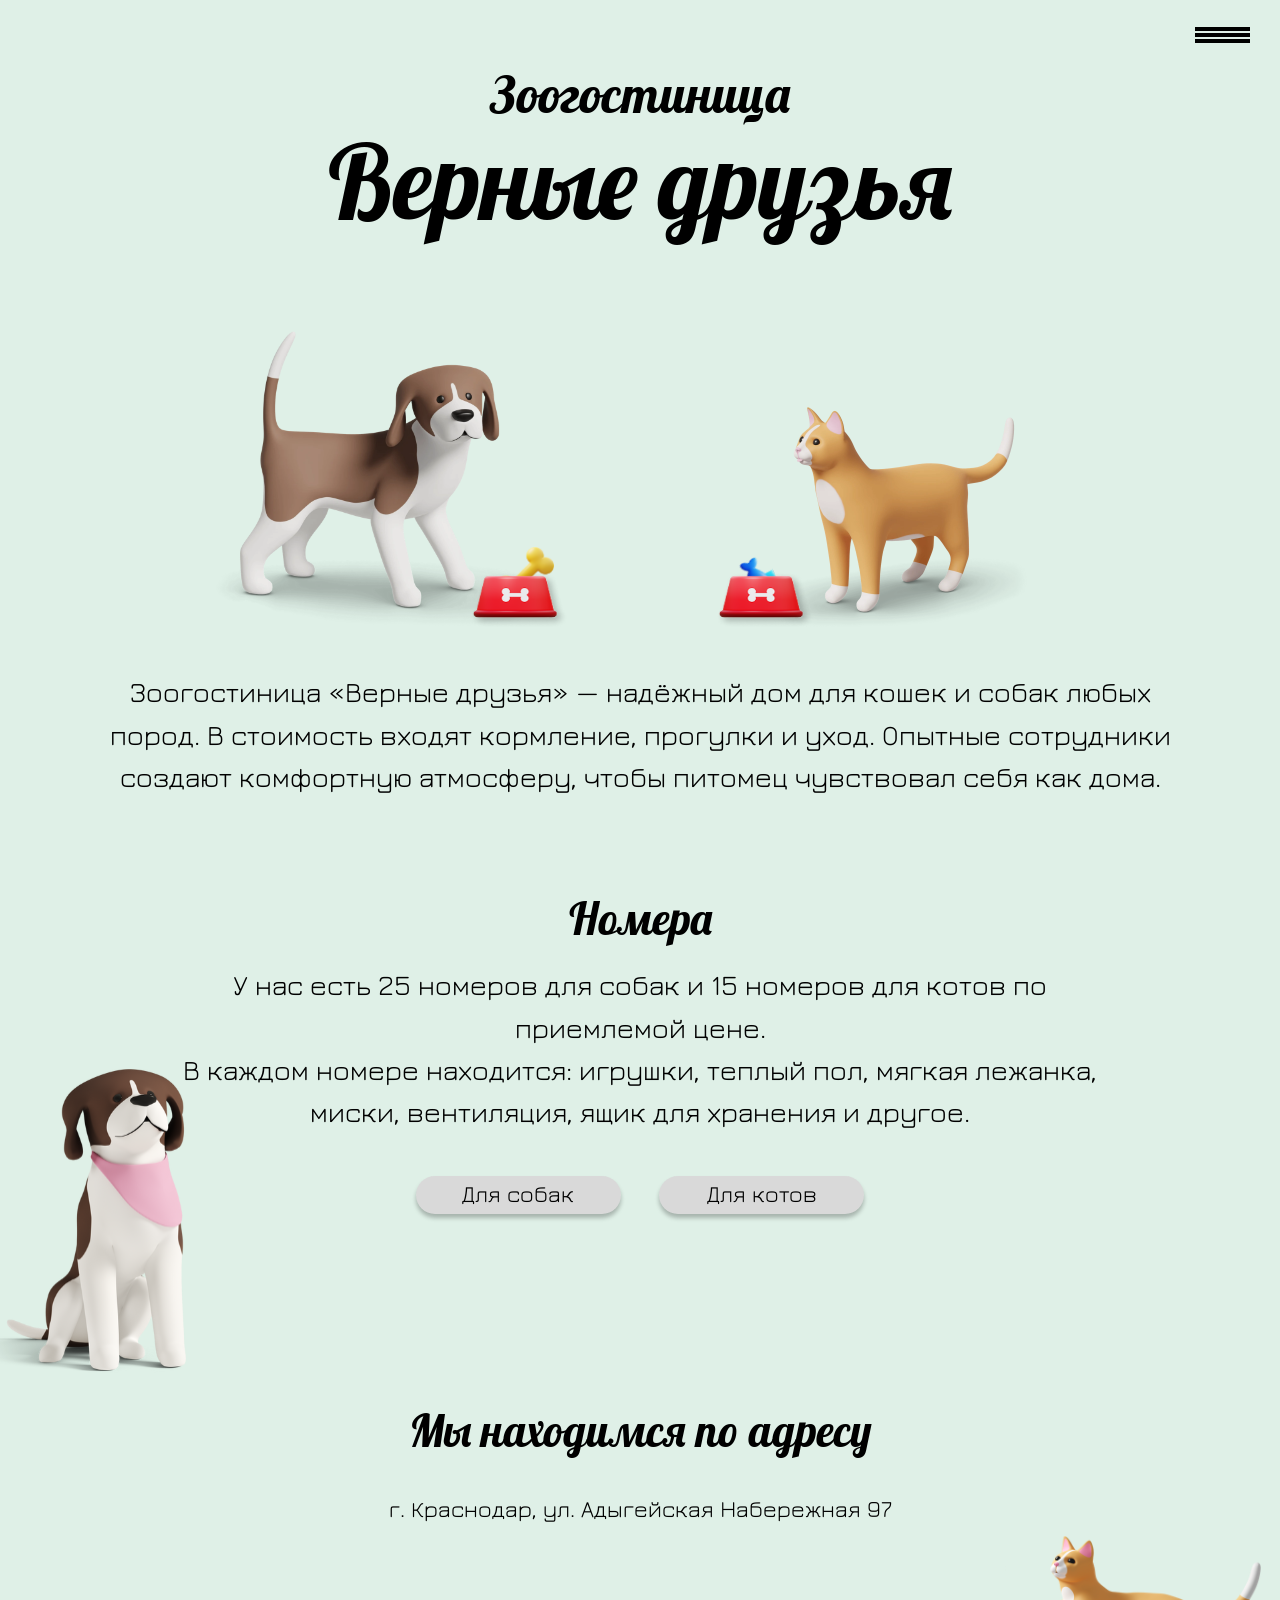
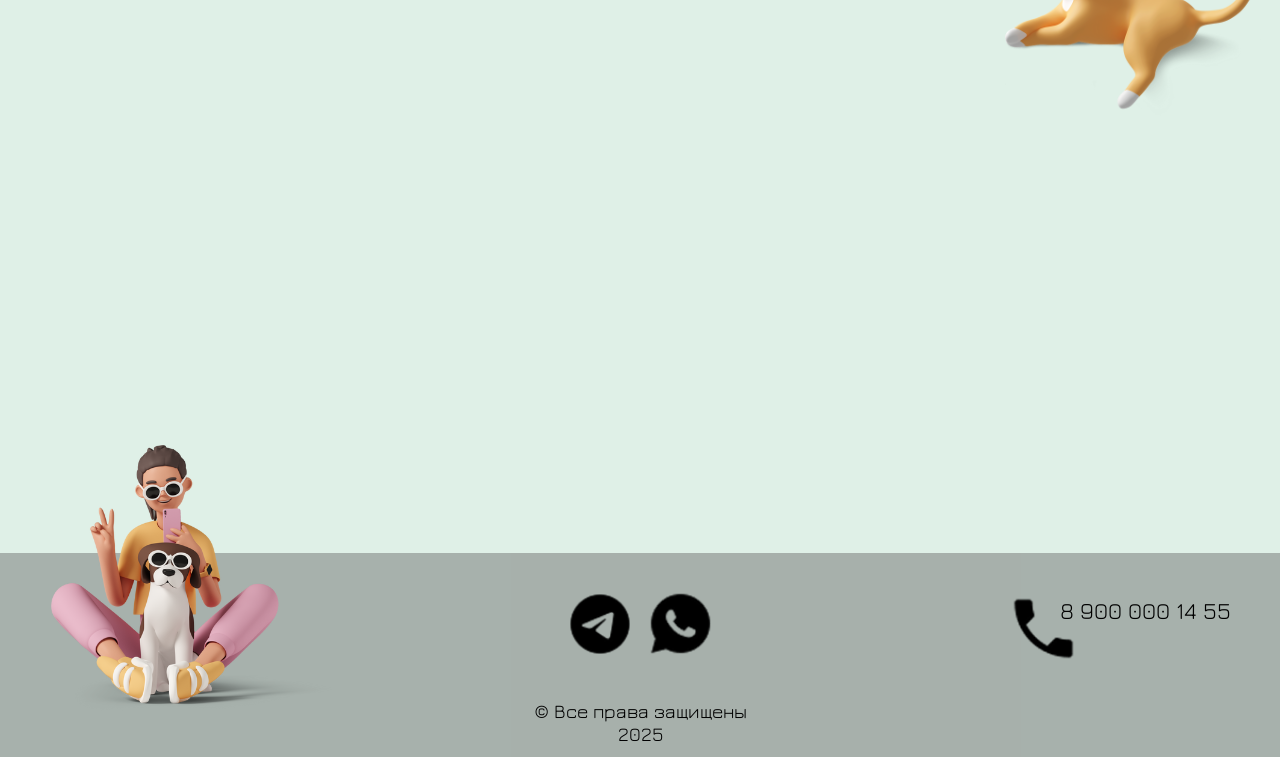
==== index.html @ 765444a5 "index.html" ====
<!DOCTYPE html>
<html lang="ru">
<head>
    <meta charset="UTF-8">
    <meta name="viewport" content="width=device-width, initial-scale=1.0">
    <title>Верные друзья</title>
    <link rel="stylesheet" href="style.css">
</head>
<body>
    <header>
        <div id="preloader">
            <div class="loader-content">
                <div class="paw-container">
                    <img src="../img/swap.svg" class="paw1" alt="Лапка">
                    <img src="./img/swap.svg" class="paw2" alt="Лапка">
                    <img src="./img/swap.svg" class="paw3" alt="Лапка">
                    <img src="./img/swap.svg" class="paw4" alt="Лапка">
                </div>
            </div>
        </div>
        <div class="burger" id="burger">
            <span></span>
            <span></span>
            <span></span>
        </div>
        <nav id="nav">
            <a href="#mu"><button><p class="pa">О нас</p></button></a>
            <a href="#nomer"><button><p class="pa">Номера</p></button></a>
            <a href="raz.html"><button class="sosa"><p class="pa">Расчет стоимости</p></button></a>
            <a href="bron.html"><button><p class="pa">Бронирование</p></button></a>
            <a href="othev.html"><button><p class="pa">Отзывы</p></button></a>
        </nav>
        <h2>Зоогостиница</h2>
        <h1>Верные друзья</h1>
        <div class="animmal">
            <img src="./img/dog.svg" class="dog">
            <img src="./img/bowl.png" class="bowl1">
            <img src="./img/dog bone.svg" class="bone">
            <img src="./img/cat.svg" class="cat" id="mu">
            <img src="./img/fish food.svg" class="fish">
            <img src="./img/bowl.png" class="bowl2">
        </div>
    </header>
<main>
        <p class="about" >Зоогостиница «Верные друзья» — надёжный дом для кошек и собак любых пород. 
            В стоимость входят кормление, прогулки и уход. Опытные сотрудники создают комфортную атмосферу, чтобы питомец чувствовал себя как дома.
        </p>
        <br><br><br>
        <h2 class="rooms" id="nomer">Номера</h2>
        <p class="nomera">
            У нас есть 25 номеров для собак и 15 номеров для котов по приемлемой цене.
            <br> В каждом номере находится:
             игрушки, теплый пол, мягкая лежанка, миски, вентиляция, ящик для хранения и другое.
        </p>        
        <div class="buttons">
            <a href="dog.html"><button><p class="p">Для собак</p></button></a>
            <a href="cat.html"><button><p class="p">Для котов</p></button></a>
        </div>
        <img src="./img/dog7.svg" class="dog2">


        <h2 class="adres" id="sviz">Мы находимся по адресу</h2>
        <p class="gorod">г. Краснодар, ул. Адыгейская Hабережная 97</p>
        
        <iframe 
            src="https://www.google.com/maps/embed?pb=!1m18!1m12!1m3!1d1410.2254522627536!2d38.99632243897792!3d45.01577138885464!2m3!1f0!2f0!3f0!3m2!1i1024!2i768!4f13.1!3m3!1m2!1s0x40f04fda4a9d4961%3A0xc50110f6ed6a930a!2z0YPQuy4g0JDQtNGL0LPQtdC50YHQutCw0Y8gSNCw0LHQtdGA0LXQttC90LDRjywgOTcsINCa0YDQsNGB0L3QvtC00LDRgCwg0JrRgNCw0YHQvdC-0LTQsNGA0YHQutC40Lkg0LrRgNCw0LksIDM1MDAwMQ!5e0!3m2!1sru!2sru!4v1741513400831!5m2!1sru!2sru"
            allowfullscreen="" 
            loading="lazy" 
            referrerpolicy="no-referrer-when-downgrade">
        </iframe>
        <img src="./img/cat2.svg" class="cat2">
        <!-- <iframe  width="1400" height="600" style="border:0;" allowfullscreen="" loading="lazy" referrerpolicy="no-referrer-when-downgrade"></iframe> -->
    </main>
<footer>
    <img src="./img/funny.svg" class="dd">
    <div class="socials">
        <a href="https://web.telegram.org/"><img src="./img/Telegram.png" class="tg"></a>
            <a href="https://web.whatsapp.com/"><img src="./img/WhatsApp.png"class="wt"></a>
    </div>
    <p class="copy">© Все права защищены <br> 2025</p>
    <div class="alo">
        <p>8 900 000 14 55</p><img src="./img/Phone.png" class="phone">
    </div>
</footer>
<script src="js.js"></script>
</body>
</html>
---- style.css ----
@font-face{
    src: url('./font/Jura.ttf');
    font-family: "Jura";
}
@font-face{
    src: url('./font/jura-bold.ttf');
    font-family: "Jura bold";
}
@font-face {
    src: url('./font/Lobster-Regular.ttf');
    font-family: "Lobster";
}

body {
    background-color: #dff0e7;
    text-align: center;
    margin: 0 auto;
    padding: 0;
    overflow-x: hidden;
}

/* ===== ЭКРАН ЗАГРУЗКИ (НЕ ТРОГАЕМ) ===== */
#preloader {
    position: fixed;
    top: 0;
    left: 0;
    width: 100%;
    height: 100%;
    background: #dff0e7;
    display: flex;
    justify-content: center;
    align-items: center;
    z-index: 99999;
    transition: opacity 0.8s ease, visibility 0.8s ease;
}
#preloader.hide {
    opacity: 0;
    visibility: hidden;
    pointer-events: none;
}
.loader-content {
    text-align: center;
}
.paw-container {
    display: flex;
    justify-content: flex-start;
    align-items: flex-end;
    position: fixed;
    bottom: 30vh;
    left: 30vw;
    gap: 15px;
}
.paw1, .paw2, .paw3, .paw4 {
    width: auto;
    height: auto;
    object-fit: contain;
    display: inline-block;
    animation: runDiagonal 2.5s ease-in-out infinite;
    transform-origin: center;
}
.paw1 {
    animation-delay: 0s;
    margin-left: 1vw;
    transform: rotate(-20deg);
}
.paw2 {
    animation-delay: 0.4s;
    margin-left: 2vw;
    transform: rotate(-20deg);
}
.paw3 {
    animation-delay: 0.8s;
    margin-left: 1vw;
    margin-bottom: 10vw;
    transform: rotate(-20deg);
}
.paw4 {
    animation-delay: 1.2s;
    margin-left: 2vw;
    margin-bottom: 10vw;
    transform: rotate(-20deg);
}
@keyframes runDiagonal {
    0% {
        transform: translate(0px, 0px) rotate(-20deg);
    }
    10% {}
    50% {
        transform: translate(120px, -90px) rotate(-25deg);
    }
    90% {}
    100% {
        transform: translate(240px, -180px) rotate(0deg);
    }
}
a{
    text-decoration: none;
    color: black;
}
.burger {
    display: block;
    position: fixed;
    top: 15px;
    right: 20px;
    z-index: 9999;
    cursor: pointer;
    padding: 10px;
    border-radius: 8px;
}
.burger span {
    display: block;
    width: 60px;
    height: 4px;
    background: black;
    margin: 2px 0;
    transition: 0.3s;
}
.burger.active span:nth-child(1) {
    transform: rotate(45deg) translate(5px, 5px);
}
.burger.active span:nth-child(2) {
    opacity: 0;
}
.burger.active span:nth-child(3) {
    transform: rotate(-45deg) translate(4px, -5px);
}
#nav {
    display: none !important;
    position: fixed;
    top: 0;
    right: 0;
    width: 300px;
    height: 100vh;
    background: white;
    padding: 80px 30px 30px;
    box-shadow: -5px 0 15px rgba(0,0,0,0.2);
    z-index: 9998;
    flex-direction: column;
    gap: 15px;
    overflow-y: auto;
}
#nav.active {
    display: flex !important;
}
#nav a button {
    width: 100%;
    padding: 15px;
    font-size: 1.7vw;
    border: none;
    cursor: pointer;
    position: static !important;
    background: none;
    font-family: "Jura bold";
    font-weight: bold;
    margin-top: 2vw;

}
#nav a button:hover {
    background: #d9d9d9;
    border-radius: 30px;
    box-shadow: 0px 4px 4px rgba(0,0,0,0.25);
}

/* ===== АНИМАЦИИ ДЛЯ ЗАГОЛОВКОВ ===== */
h1 {
    font-size: 7vw;
    font-weight: bold;
    margin: -3vw 0;
    font-family: "Lobster";
    font-weight: 400;
    opacity: 0;
    animation: fadeInDown 1.2s ease forwards 0.3s;
}

h2 {
    font-size: 3.2vw;
    text-align: center;
    font-family: 'Lobster';
    position: relative;
    top: 1vw;
    font-weight: 300;
    opacity: 0;
    animation: fadeInUp 1s ease forwards 0.5s;
}

/* ===== АНИМАЦИИ ДЛЯ КАРТИНОК В ХЕДЕРЕ ===== */
.dog{
    width: 23vw;
    height: auto;
    position: relative;
    right: 3vw;
    top: 7.3vw;
    opacity: 0;
    animation: slideFromLeft 1.2s ease forwards 0.6s;
}
.bowl1{
    width: 7vw;
    height: 4vw;
    position: relative;
    right: 5vw;
    top: 7vw;
    z-index: 10;
    opacity: 0;
    animation: popIn 0.8s ease forwards 0.9s;
}
.bone{
    width: 4vw;
    height: 4vw;
    position: relative;
    right: 10.5vw;
    top: 5.5vw;
    z-index: 0;
    /* opacity: 0; */
    animation: floatBone 2s ease-in-out infinite;
}
.bowl2{
    width: 7vw;
    height: 4vw;
    position: relative;
    right: 20vw;
    top: 7vw;
    opacity: 0;
    animation: popIn 0.8s ease forwards 1s;
}
.fish{
    width: 4vw;
    height: 4vw;
    position: relative;
    right: 15vw;
    top: 6vw;
    /* z-index: 1; */
    /* opacity: 0; */
    animation: floatBone 2.5s ease-in-out infinite;
}
.cat{
    width: 18vw;
    height: auto;
    position: relative;
    left: 7vw;
    top: 7vw;
    opacity: 0;
    animation: slideFromRight 1.2s ease forwards 0.7s;
}

/* ===== АНИМАЦИЯ ДЛЯ ТЕКСТА ===== */
.about {
    width: 80vw;
    margin: 0 auto;
    font-size: 1.9vw;
    line-height: 1.5;
    font-family: "Jura";
    position: relative;
    top: 10vw;
    opacity: 0;
    animation: fadeInUp 1s ease forwards 0.8s;
}

/* ===== АНИМАЦИЯ ДЛЯ БЛОКА С НОМЕРАМИ ===== */
.rooms {
    font-size: 3vw;
    font-family: "Lobster";
    font-weight: 400;
    margin-top: 13vw;
    opacity: 0;
    animation: fadeInUp 1s ease forwards 0.3s;
}

.nomera{
    width: 46vw;
    margin: 0 auto;
    font-size: 1.9vw;
    line-height: 1.5;
    font-family: "Jura";
    font-weight: 400;
    opacity: 0;
    animation: fadeInUp 1s ease forwards 0.6s;
}

/* ===== АНИМАЦИИ ДЛЯ КНОПОК ===== */
.buttons {
    display: flex;
    justify-content: center;
    gap: 3vw;
    margin: 1.5vw 0;
}
.buttons button {
    border: none;
    border-radius: 3vw;
    cursor: pointer;
    box-shadow: 0px 4px 4px rgba(0, 0, 0, 0.25);
    background: #d9d9d9;
    height: 2.5vw;
    width: 13vw;
    top: 2vw;
    position: relative;
    opacity: 0;
    animation: fadeInUp 0.8s ease forwards 0.5s;
    transition: transform 0.3s ease, box-shadow 0.3s ease;
}
.buttons button:hover {
    transform: scale(1.08) translateY(-3px);
    box-shadow: 0px 8px 15px rgba(0, 0, 0, 0.3);
}
.buttons button:nth-child(2) {
    animation-delay: 0.7s;
}
.p{
    font-size: 1.5vw;
    text-align: center; 
    margin-top: 0.2vw;
    font-family: "Jura";
}

/* ===== КОТ И СОБАКА С ДВИЖЕНИЕМ ===== */
.dog2{
    position: relative;
    right: 37vw;
    bottom: 22vw;
    width: 15vw;
    height: auto;
    opacity: 0;
    animation: slideFromLeft 1.2s ease forwards 1s, dogWag 3s ease-in-out infinite 2.2s;
}

.cat2{
    position: absolute;
    top: 104vw;
    right: 2vw;
    width: 18vw;
    height: auto;
    z-index: 10;
    opacity: 0;
    animation: slideFromRight 1.2s ease forwards 1.2s, catSit 4s ease-in-out infinite 2.5s;
}

/* ===== АНИМАЦИЯ ДЛЯ АДРЕСА И КАРТЫ ===== */
.adres {
    font-size: 3vw;
    font-family: "Lobster";
    font-weight: 400;
    position: relative;
    top: -10vw;
    opacity: 0;
    animation: fadeInUp 1s ease forwards 0.5s;
}
.gorod{
    font-size: 1.5vw;
    font-family: "Jura";
    font-weight: 400;
    position: relative;
    bottom: 10vw;
    opacity: 0;
    animation: fadeInUp 1s ease forwards 0.8s;
}
iframe {
    margin: 0 auto;
    position: relative;
    bottom: 8vw;
    width: 90vw; 
    height: 60vh; 
    border: 0;
    opacity: 0;
    animation: fadeInUp 1.2s ease forwards 1s;
}

/* ===== FOOTER ===== */
footer {
    background: rgba(105, 105, 105, 0.47);
    height: auto;
    position: relative;
}
.socials img {
    margin: 0 0.5vw;
    position: relative;
    top: 2.5vw;
    transition: transform 0.3s ease;
}
.socials img:hover {
    transform: scale(1.2) rotate(-5deg);
}
.tg{
    width: 3vw;
}
.wt{
    width: 2.9vw;
}
.alo{
    position: relative;
    font-family: "Jura";
    font-weight: 400;
    left: 87vw;
    bottom: 7vw;    
    margin-top: 2vw;
    font-size: 1.3vw;
    width: 10vw;
    height: 3vw;
}
.phone {
    width: 5vw;
    position: relative;
    bottom: 3.5vw;
    right: 5vw;
    transition: transform 0.5s ease;
}
.phone:hover {
    transform: rotate(20deg) scale(1.1);
}
.copy{
    font-size: 1vw;
    font-family: "Jura";
    font-weight: 400;
    position: relative;
    top: 3.5vw;
}
.dd{
    position: absolute;
    width: 20vw;
    left: 5vw;
    bottom: 2vw;
    /* opacity: 0; */
    animation: floatBoneDD 5s ease-in-out infinite 0.5s;

}

/* ===== KEYFRAMES АНИМАЦИЙ ===== */
@keyframes floatBoneDD {
    0% {
        transform: translateY(0px);
    }
    50% {
        transform: translateY(-15px);
    }
    100% {
        transform: translateY(0px);
    }
}
@keyframes fadeInDown {
    from {
        opacity: 0;
        transform: translateY(-50px);
    }
    to {
        opacity: 1;
        transform: translateY(0);
    }
}

@keyframes fadeInUp {
    from {
        opacity: 0;
        transform: translateY(50px);
    }
    to {
        opacity: 1;
        transform: translateY(0);
    }
}

@keyframes slideFromLeft {
    from {
        opacity: 0;
        transform: translateX(-80px);
    }
    to {
        opacity: 1;
        transform: translateX(0);
    }
}

@keyframes slideFromRight {
    from {
        opacity: 0;
        transform: translateX(80px);
    }
    to {
        opacity: 1;
        transform: translateX(0);
    }
}

@keyframes popIn {
    0% {
        opacity: 0;
        transform: scale(0.3);
    }
    60% {
        transform: scale(1.15);
    }
    100% {
        opacity: 1;
        transform: scale(1);
    }
}

@keyframes floatBone {
    0% {
        transform: translateY(0px) rotate(-5deg);
    }
    50% {
        transform: translateY(-25px) rotate(5deg);
    }
    100% {
        transform: translateY(0px) rotate(-5deg);
    }
}

@keyframes dogWag {
    0%, 100% {
        transform: rotate(0deg);
    }
    25% {
        transform: rotate(3deg);
    }
    75% {
        transform: rotate(-3deg);
    }
}

@keyframes catSit {
    0%, 100% {
        transform: translateY(0) rotate(0deg);
    }
    50% {
        transform: translateY(-8px) rotate(2deg);
    }
}

/* ===== МЕДИА-ЗАПРОСЫ ===== */

/* ===== АДАПТИВ ДЛЯ 1240px (НОУТБУКИ) ===== */
@media (max-width: 1280px) {
    /* Прелоадер */
    .paw-container {
        bottom: 32vh;
        left: 25vw;
        gap: 12px;
    }
    .paw1, .paw2, .paw3, .paw4 {
        width: 50px;
        height: auto;
    }
    @keyframes runDiagonal {
        0% {
            transform: translate(0px, 0px) rotate(-20deg);
        }
        50% {
            transform: translate(100px, -75px) rotate(-25deg);
        }
        100% {
            transform: translate(200px, -150px) rotate(0deg);
        }
    }
    /* Бургер */
    .burger span {
        width: 55px;
        height: 4px;
    }
    #nav a button {
        font-size: 2vw;
        padding: 14px;
        margin-top: 0;
    }
    /* Заголовки */
    h1 {
        font-size: 8vw;
        margin: -2.5vw 0;
    }
    h2 {
        font-size: 4vw;
        top: 1.5vw;
    }

    /* Животные в хедере */
    .dog {
        width: 25vw;
        right: -2vw;
        top: 7.5vw;
    }
    .cat {
        width: 20vw;
        left: 8vw;
        top: 7.5vw;
    }
    .bone {
        width: 4.5vw;
        height: 4.5vw;
        right: 9vw;
        top: 5.5vw;
    }
    .fish {
        width: 4.5vw;
        height: 4.5vw;
        right: 16vw;
        top: 6vw;
    }
    .bowl1 {
        width: 8vw;
        height: 4.5vw;
        right: 3vw;
        top: 7.5vw;
    }
    .bowl2 {
        width: 8vw;
        height: 4.5vw;
        right: 22vw;
        top: 7.5vw;
    }

    /* Текст */
    .about {
        width: 85vw;
        font-size: 2.2vw;
        top: 10.5vw;
    }

    /* Номера */
    .rooms {
        font-size: 3.5vw;
        margin-top: 12vw;
    }
    .nomera {
        width: 75vw;
        font-size: 2.2vw;
    }

    /* Кнопки */
    .buttons button {
        height: 3vw;
        width: 16vw;
        top: 1.8vw;
    }
    .p {
        font-size: 1.8vw;
        margin-top: 0.3vw;
    }

    /* Собака внизу */
    .dog2 {
        right: 44vw;
        bottom: 11vw;
        width: 17vw;
    }

    /* Адрес и карта */
    .adres {
        font-size: 3.5vw;
        top: -12vw;
    }
    .gorod {
        font-size: 1.8vw;
        bottom: 12vw;
    }
    iframe {
        width: 92vw;
        height: 50vh;
        bottom: 6vw;
    }
    /* Кот у карты */
    .cat2 {
        width: 20vw;
        top: 120vw;
        right: 1.5vw;
    }
    /* Футер */
    .dd {
        width: 22vw;
        left: 4vw;
        bottom: 3vw;
    }
    .socials img {
        top: 3vw;
    }
    .tg {
        width: 5vw;
    }
    .wt {
        width: 5vw;
    }
    .alo {
        left: 82vw;
        bottom: 9vw;
        font-size: 1.8vw;
        width: 15vw;
        height: 3.5vw;
    }
    .phone {
        width: 6vw;
        bottom: 4.5vw;
        right: 8vw;
    }
    .copy {
        font-size: 1.5vw;
        top: 4.5vw;
    }
}
/* ===== АДАПТИВ ДЛЯ 768px (ПЛАНШЕТЫ) ===== */
@media (max-width: 820px){
    /* Прелоадер */
    .paw-container {
        bottom: 35vh;
        left: 20vw;
        gap: 10px;
    }
    .paw1, .paw2, .paw3, .paw4 {
        width: 40px;
        height: auto;
    }
    .paw3 {
        margin-bottom: 12vw;
    }
    .paw4 {
        margin-bottom: 12vw;
    }
    @keyframes runDiagonal {
        0% {
            transform: translate(0px, 0px) rotate(-20deg);
        }
        50% {
            transform: translate(80px, -65px) rotate(-25deg);
        }
        100% {
            transform: translate(160px, -130px) rotate(0deg);
        }
    }

    /* Бургер */
    .burger{
        top: 10px;
        /* right: 15px; */
    }
    .burger span {
        width: 60px;
        height: 4px;
    }
    /* Меню */
    #nav {
        width: 280px;
        padding: 70px 25px 25px;
    }
    #nav a button {
        font-size: 4vw !important;
        padding: 14px;
    }
    /* Заголовки */
    h1 {
        font-size: 10vw;
        margin: -2.5vw 0;
    }
    h2 {
        font-size: 6vw;
        top: 2vw;
    }

    /* Животные в хедере */
    .dog {
        width: 28vw;
        right: -3vw;
        top: 7.5vw;
    }
    .cat {
        width: 22vw;
        left: 8vw;
        top: 7.5vw;
    }
    .bone {
        width: 5vw;
        height: 5vw;
        right: 8vw;
        top: 5.5vw;
        animation: floatBone 2s ease-in-out infinite;
    }
    .fish {
        width: 5vw;
        height: 5vw;
        right: 18vw;
        top: 6vw;
        animation: floatBone 2.5s ease-in-out infinite 0.3s;
    }
    .bowl1 {
        width: 8vw;
        height: 5vw;
        right: 2vw;
        top: 7.5vw;
    }
    .bowl2 {
        width: 8vw;
        height: 5vw;
        right: 25vw;
        top: 7.5vw;
    }
    /* Текст */
    .about {
        width: 85vw;
        font-size: 3.5vw;
        top: 11vw;
    }
    /* Номера */
    .rooms {
        font-size: 6vw;
        margin-top: 10vw;
    }
    .nomera {
        width: 80vw;
        font-size: 3.5vw;
    }

    /* Кнопки */
    .buttons {
        gap: 3vw;
        flex-direction: row;
        align-items: center;
    }
    .buttons button {
        height: 5vw;
        width: 25vw;
        top: 1.5vw;
    }
    .p {
        font-size: 3.5vw;
        margin-top: 0.5vw;
    }
    /* Собака внизу */
    .dog2 {
        right: 40vw;
        bottom: 10vw;
        width: 18vw;
    }

    /* Адрес и карта */
    .adres {
        font-size: 6vw;
        top: -12vw;
    }
    .gorod {
        font-size: 3vw;
        bottom: 14vw;
    }
    iframe {
        width: 90vw;
        height: 45vh;
        bottom: 8vw;
    }
    /* Кот у карты */
    .cat2 {
        width: 25vw;
        top: 176vw;
        right: 1vw;
    }
    /* Футер */
    footer {
        padding-bottom: 8vw;
    }
    .dd {
        width: 30vw;
        left: 4vw;
        bottom: 15vw;
        animation: floatBone 3s ease-in-out infinite 0.5s;
    }
    .socials img {
        top: 15vw;
    }
    .tg {
        width: 8vw;
    }
    .wt {
        width: 8vw;
    }
    .alo {
        left: 68vw;
        bottom: 18vw;
        /* margin-top: 8vw; */
        font-size: 3.5vw;
        width: 30vw;
        height: 4vw;
    }
    .phone {
        width: 8vw;
        bottom: 7vw;
        right: 14vw;
    }
    .copy {
        font-size: 2.5vw;
        top: 15vw;
    }
}
@media (max-width: 480px) {
    .paw-container {
        bottom: 40vh;
        left: 15vw;
        gap: 8px;
    }
    .paw1, .paw2, .paw3, .paw4 {
        width: 30px;
        height: auto;
    }
    .paw1 {
        margin-left: 2vw;
    }
    .paw2 {
        margin-left: 3vw;
    }
    .paw3 {
        margin-left: 2vw;
        margin-bottom: 15vw;
    }
    .paw4 {
        margin-left: 3vw;
        margin-bottom: 15vw;
    }
    @keyframes runDiagonal {
        0% {
            transform: translate(0px, 0px) rotate(-20deg);
        }
        50% {
            transform: translate(60px, -50px) rotate(-25deg);
        }
        100% {
            transform: translate(120px, -100px) rotate(0deg);
        }
    }
    /* Бургер */
    .burger{
        top: 0 !important;
        right: 0;
    }
    .burger span {
        width: 40px;
        height: 3px;
    }
    /* Меню */
    #nav {
        width: 250px;
        padding: 60px 20px 20px;
    }
    #nav a button {
        font-size: 5vw !important;
        padding: 12px;
    }
    /* Заголовки */
    h1 {
        font-size: 10vw;
        margin: -2vw 0;
    }
    h2 {
        font-size: 8vw;
        top: 3.5vw;
    }
    
    /* Животные в хедере */
    .dog {
        width: 30vw;
        right: -7vw;
        top: 8vw;
    }
    .cat {
        width: 25vw;
        left: 8vw;
        top: 8vw;
    }
    .bone {
        width: 6vw;
        height: 6vw;
        right: 7vw;
        top: 6vw;
        animation: floatBoneMobile 2s ease-in-out infinite !important;
    }
    .fish {
        width: 6vw;
        height: 6vw;
        right: 22vw;
        top: 6vw;
        animation: floatBoneMobile 2.5s ease-in-out infinite 0.3s !important;
    }
    .bowl1 {
        width: 10vw;
        height: 6vw;
        right: -1vw;
        top: 8vw;
    }
    .bowl2 {
        width: 10vw;
        height: 6vw;
        right: 31vw;
        top: 8vw;
    }
    /* Текст */
    .about {
        width: 90vw;
        font-size: 4.5vw;
        top: 12vw;
    }
    /* Номера */
    .rooms {
        font-size: 8vw;
        margin-top: 1vw;
    }
    .nomera {
        width: 85vw;
        font-size: 4.5vw;
        width: 90vw;
    }
    /* Кнопки */
    .buttons {
        gap: 4vw;
        flex-direction: column;
        align-items: center;
    }
    .buttons button {
        height: 8vw;
        width: 40vw;
        top: 1vw;
    }
    .p {
        font-size: 4.5vw;
        margin-top: 1vw;
    }
    /* Собака внизу */
    .dog2 {
        right: 39vw;
        bottom: 20vw;
        width: 25vw;
    }
    /* Адрес и карта */
    .adres {
        font-size: 8vw;
        top: -20vw;
    }
    .gorod {
        font-size: 4.5vw;
        bottom: 22vw;
    }
    iframe {
        width: 92vw;
        height: 35vh;
        bottom: 10vw;
    }
    /* Кот у карты */
    .cat2 {
        width: 35vw;
        top: 240vw;
        right: 1vw;
    }
    /* Футер */
    footer {
        padding-bottom: 10vw;
    }
    .dd {
        width: 35vw;
        left: 3vw;
        bottom: 27vw;
        animation: floatBoneMobile 3s ease-in-out infinite 0.5s !important;
    }
    .socials img {
        top: 20vw;
    }
    .tg {
        width: 10vw;
    }
    .wt {
        width: 10vw;
    }
    .alo {
        left:64vw;
        bottom: 25vw;
        margin-top: 10vw;
        font-size: 4.5vw;
        width: 35vw;
        height: 5vw;
    }
    .phone {
        width: 10vw;
        bottom: 8.5vw;
        right: 17vw;
    }
    .copy {
        font-size: 3.5vw;
        top: 21vw !important;
    }
    /* ===== АНИМАЦИЯ ДЛЯ МОБИЛЬНЫХ (МЕНЬШЕ ПРЫЖОК) ===== */
@keyframes floatBoneMobile {
    0% {
        transform: translateY(0px) rotate(-2deg) scale(1);
    }
    50% {
        transform: translateY(-6px) rotate(2deg) scale(1.02);
    }
    100% {
        transform: translateY(0px) rotate(-2deg) scale(1);
    }
}
}
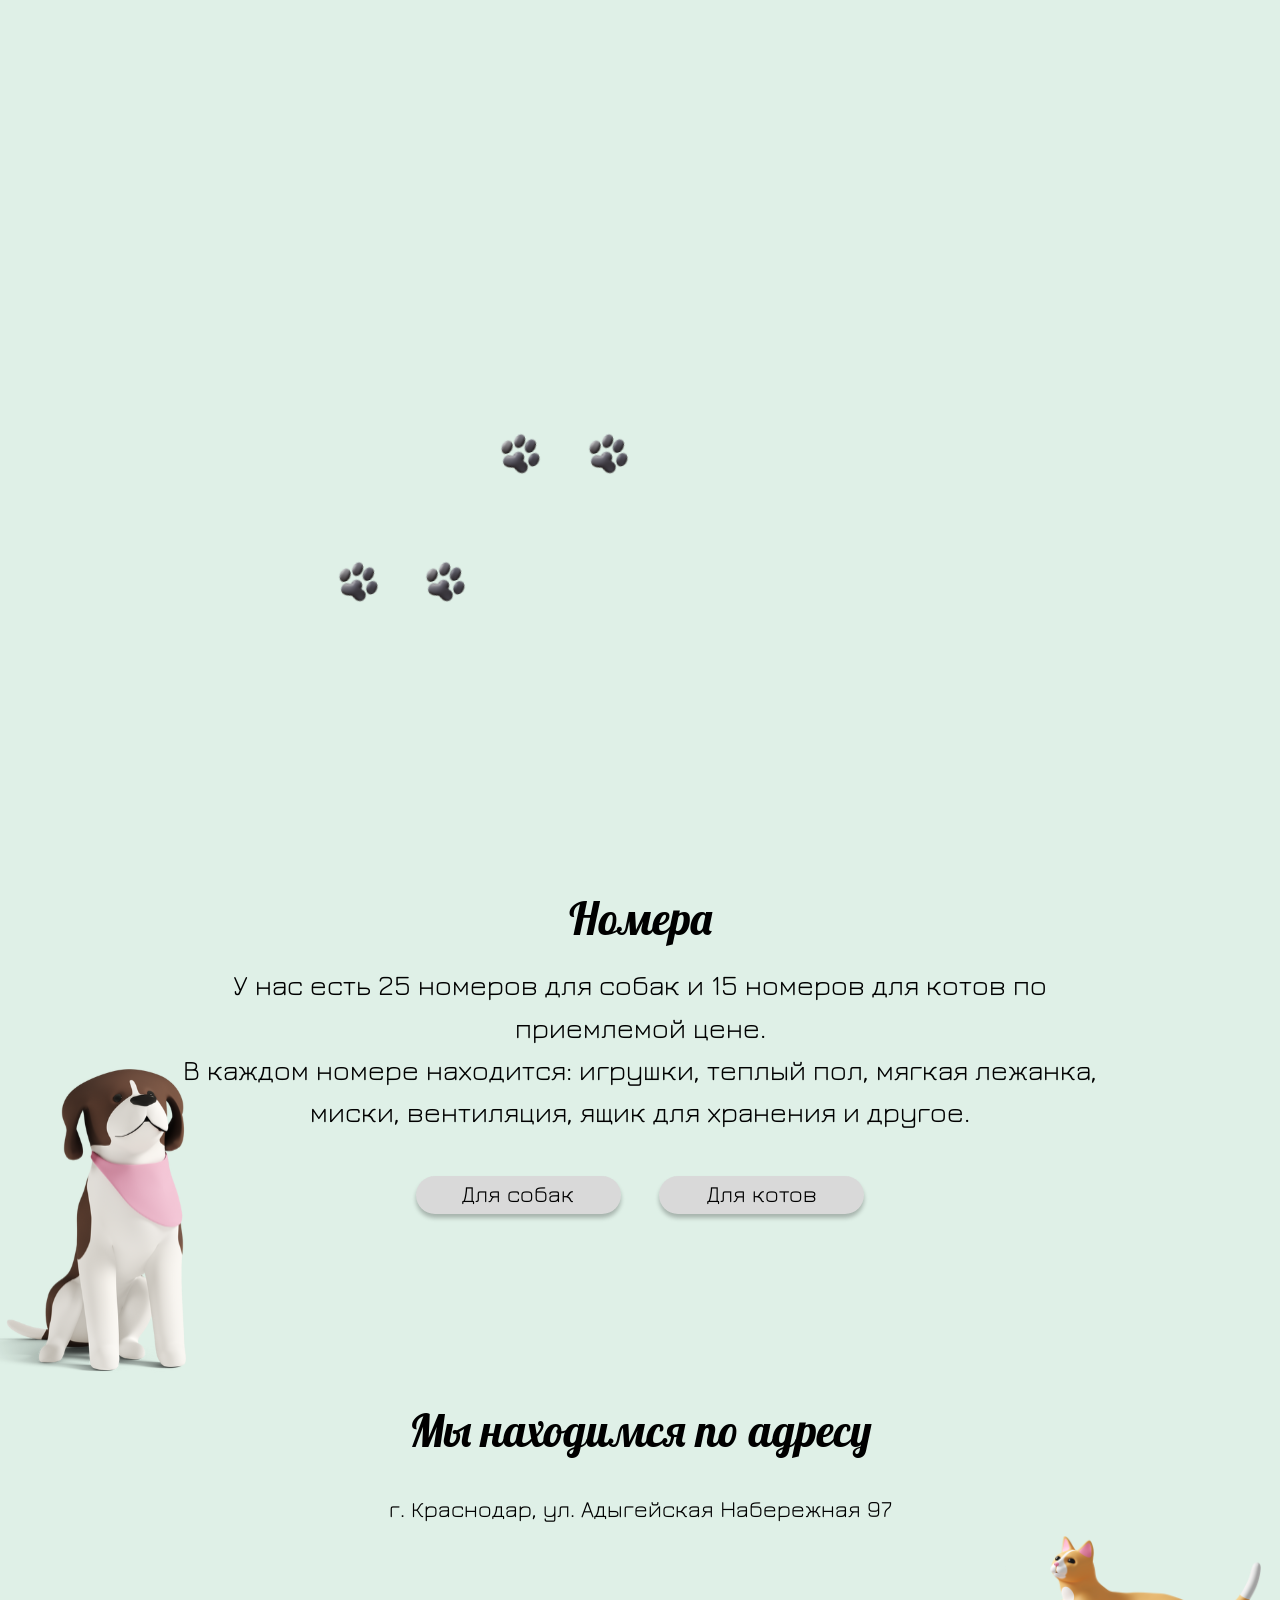
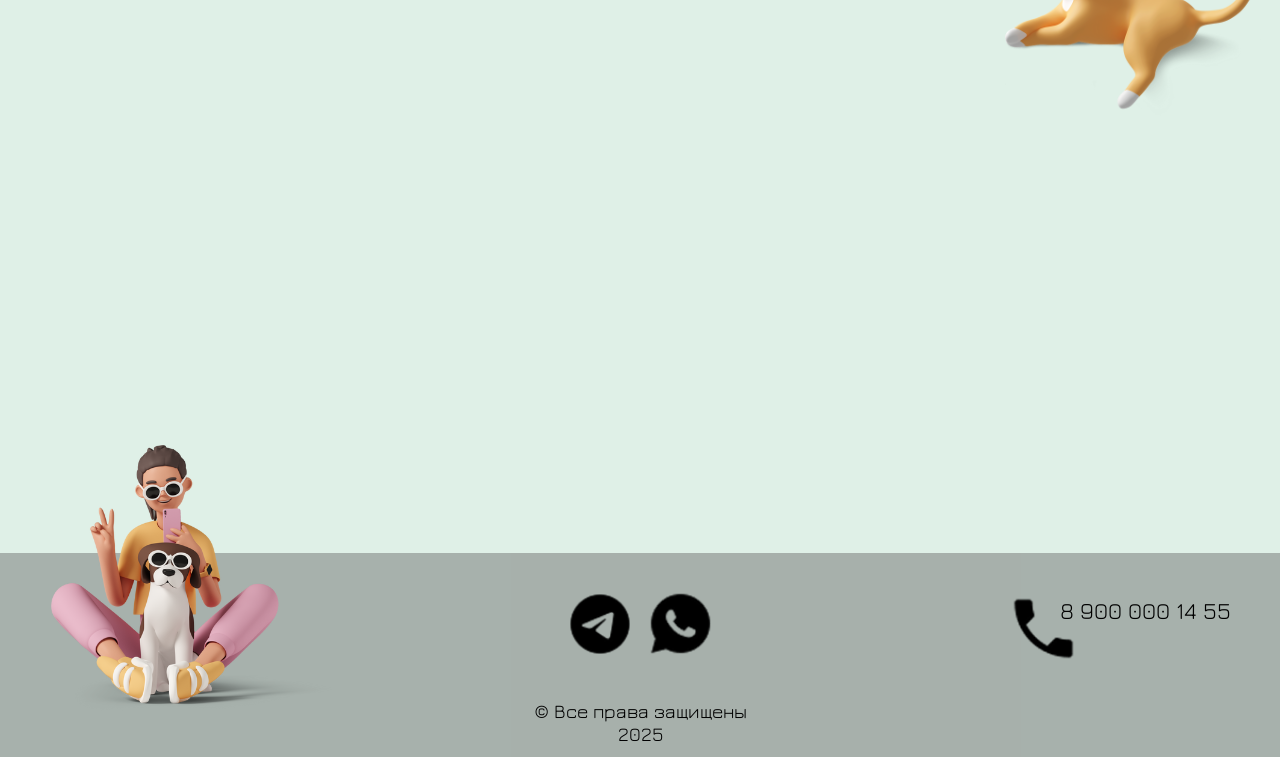
==== commit a9cae2af: "index.html" ====
--- a/index.html
+++ b/index.html
@@ -11,10 +11,10 @@
         <div id="preloader">
             <div class="loader-content">
                 <div class="paw-container">
-                    <img src="../img/swap.svg" class="paw1" alt="Лапка">
+                    <img src="./img/swap.svg" class="paw1" alt="Лапка">
                     <img src="./img/swap.svg" class="paw2" alt="Лапка">
                     <img src="./img/swap.svg" class="paw3" alt="Лапка">
-                    <img src="./img/swap.svg" class="paw4" alt="Лапка">
+                    <img src="../img/swap.svg" class="paw4" alt="Лапка">
                 </div>
             </div>
         </div>
@@ -33,12 +33,12 @@
         <h2>Зоогостиница</h2>
         <h1>Верные друзья</h1>
         <div class="animmal">
-            <img src="./img/dog.svg" class="dog">
-            <img src="./img/bowl.png" class="bowl1">
-            <img src="./img/dog bone.svg" class="bone">
-            <img src="./img/cat.svg" class="cat" id="mu">
-            <img src="./img/fish food.svg" class="fish">
-            <img src="./img/bowl.png" class="bowl2">
+            <img src="../img/dog.svg" class="dog">
+            <img src="../img/bowl.png" class="bowl1">
+            <img src="../img/dog bone.svg" class="bone">
+            <img src="../img/cat.svg" class="cat" id="mu">
+            <img src="../img/fish food.svg" class="fish">
+            <img src="../img/bowl.png" class="bowl2">
         </div>
     </header>
 <main>
@@ -56,7 +56,7 @@
             <a href="dog.html"><button><p class="p">Для собак</p></button></a>
             <a href="cat.html"><button><p class="p">Для котов</p></button></a>
         </div>
-        <img src="./img/dog7.svg" class="dog2">
+        <img src="../img/dog7.svg" class="dog2">
 
 
         <h2 class="adres" id="sviz">Мы находимся по адресу</h2>
@@ -68,18 +68,18 @@
             loading="lazy" 
             referrerpolicy="no-referrer-when-downgrade">
         </iframe>
-        <img src="./img/cat2.svg" class="cat2">
+        <img src="../img/cat2.svg" class="cat2">
         <!-- <iframe  width="1400" height="600" style="border:0;" allowfullscreen="" loading="lazy" referrerpolicy="no-referrer-when-downgrade"></iframe> -->
     </main>
 <footer>
-    <img src="./img/funny.svg" class="dd">
+    <img src="../img/funny.svg" class="dd">
     <div class="socials">
-        <a href="https://web.telegram.org/"><img src="./img/Telegram.png" class="tg"></a>
-            <a href="https://web.whatsapp.com/"><img src="./img/WhatsApp.png"class="wt"></a>
+        <a href="https://web.telegram.org/"><img src="../img/Telegram.png" class="tg"></a>
+            <a href="https://web.whatsapp.com/"><img src="../img/WhatsApp.png"class="wt"></a>
     </div>
     <p class="copy">© Все права защищены <br> 2025</p>
     <div class="alo">
-        <p>8 900 000 14 55</p><img src="./img/Phone.png" class="phone">
+        <p>8 900 000 14 55</p><img src="../img/Phone.png" class="phone">
     </div>
 </footer>
 <script src="js.js"></script>
